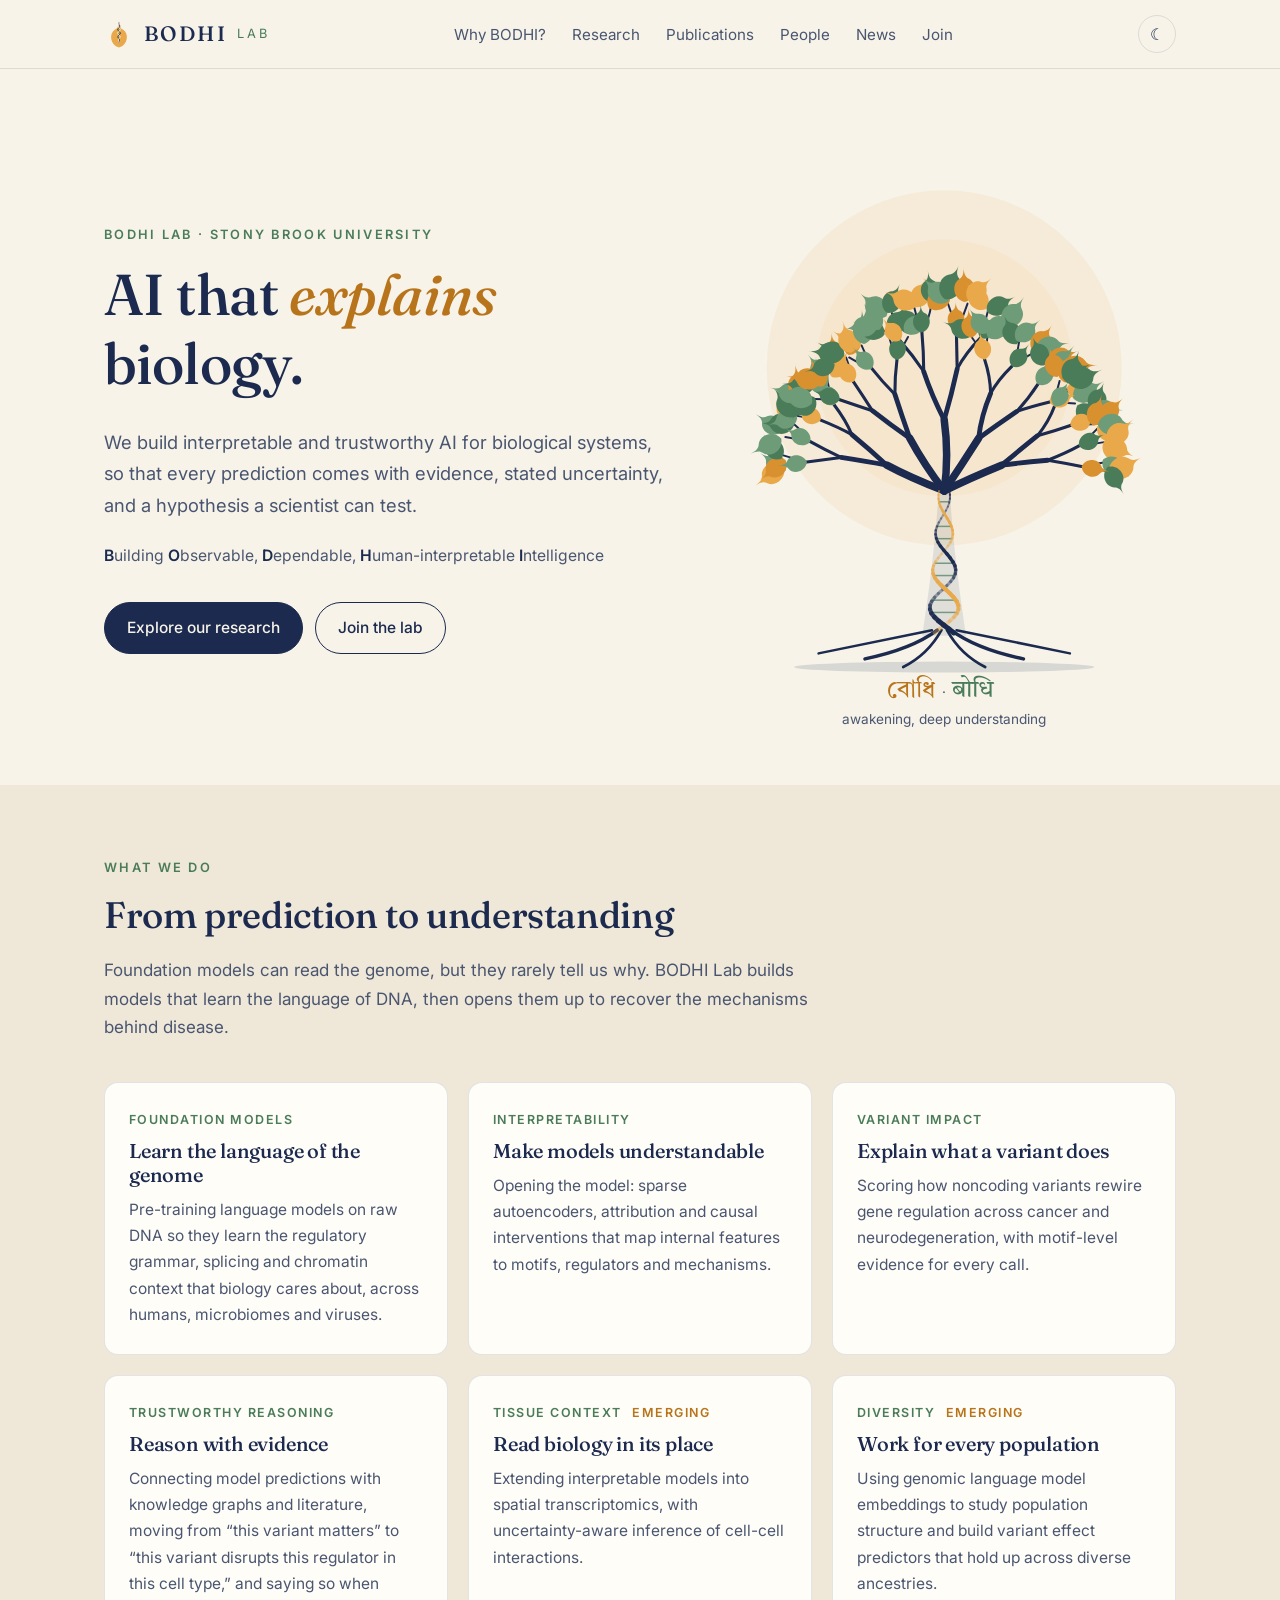
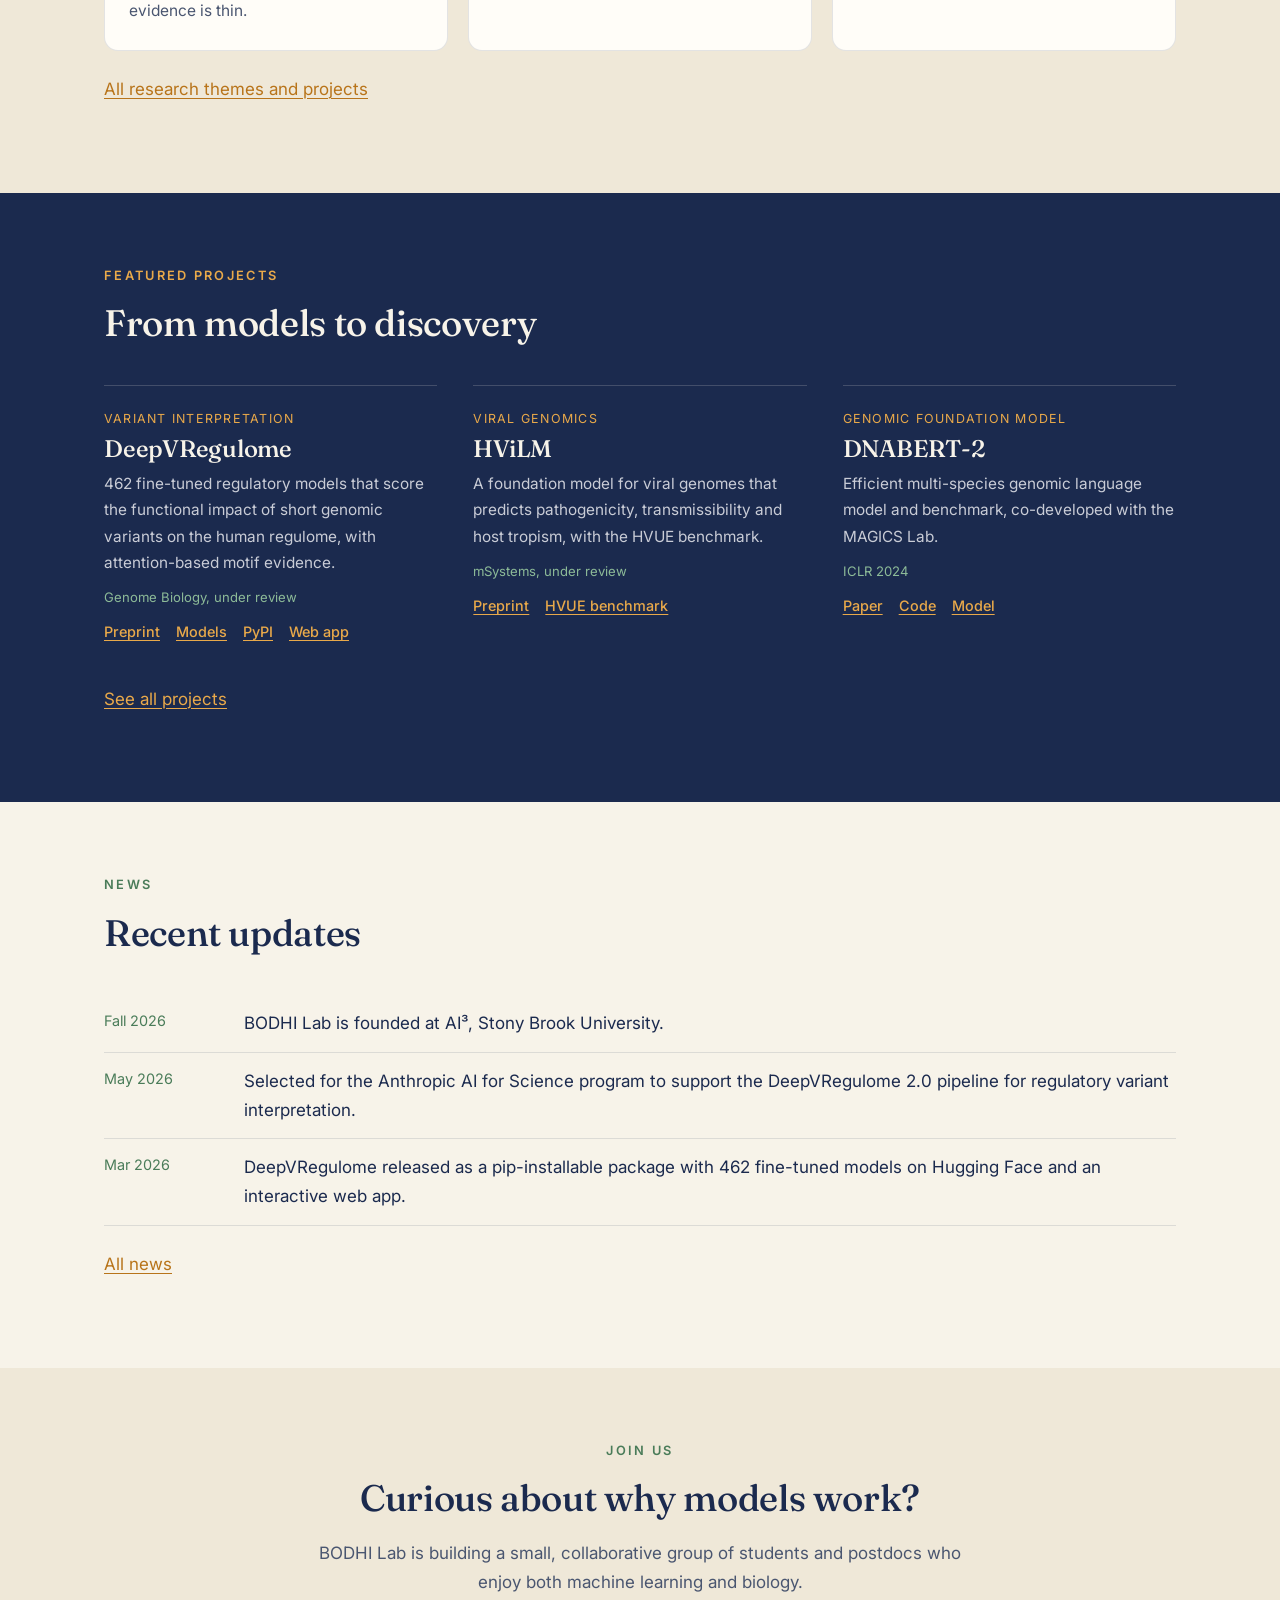
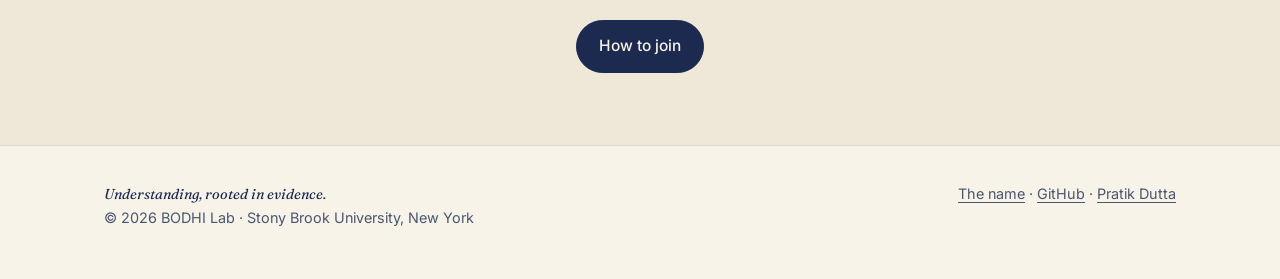
==== index.html @ 78ae3a29 "bodhi lab" ====
<!doctype html>
<html lang="en">
<head>
  <meta charset="utf-8">
  <meta name="viewport" content="width=device-width, initial-scale=1">
  <title>BODHI Lab · Interpretable and Trustworthy AI for Biomedicine</title>
  <meta name="description" content="BODHI Lab at Stony Brook University builds interpretable, trustworthy AI for biological systems, from genomic foundation models to evidence-based reasoning about disease.">
  <meta name="theme-color" content="#F7F3E9" media="(prefers-color-scheme: light)">
  <meta name="theme-color" content="#1B2A4E" media="(prefers-color-scheme: dark)">
  <meta property="og:title" content="BODHI Lab · Interpretable and Trustworthy AI for Biomedicine">
  <meta property="og:description" content="Interpretable and trustworthy AI for biomedicine.">
  <meta property="og:image" content="assets/img/logo-light.svg">
  <link rel="canonical" href="https://bodhiilab.github.io/">
  <meta property="og:url" content="https://bodhiilab.github.io/">
  <link rel="icon" href="assets/img/favicon.svg" type="image/svg+xml">
  <link rel="preconnect" href="https://fonts.googleapis.com">
  <link rel="preconnect" href="https://fonts.gstatic.com" crossorigin>
  <link href="https://fonts.googleapis.com/css2?family=Fraunces:ital,opsz,wght@0,9..144,400;0,9..144,500;1,9..144,400&family=Inter:wght@400;500;600&family=Tiro+Devanagari+Sanskrit&family=Tiro+Bangla&display=swap" rel="stylesheet">
  <link rel="stylesheet" href="assets/css/style.css">
  <script>
    try { var t = localStorage.getItem('bodhi-theme'); if (t) document.documentElement.setAttribute('data-theme', t); } catch (e) {}
  </script>
</head>
<body>
<a class="skip-link" href="#main">Skip to content</a>

<header class="site-header">
  <nav class="wrap nav" aria-label="Main">
    <a class="brand" href="index.html" aria-label="BODHI Lab home">
      <img src="assets/img/favicon.svg" alt="">
      <b>BODHI</b><span>LAB</span>
    </a>
    <ul class="nav-links" id="nav-links">
      <li><a href="name.html">Why BODHI?</a></li>
      <li><a href="research.html">Research</a></li>
      <li><a href="publications.html">Publications</a></li>
      <li><a href="people.html">People</a></li>
      <li><a href="news.html">News</a></li>
      <li><a href="join.html">Join</a></li>
    </ul>
    <div class="nav-tools">
      <button class="icon-btn" id="theme-btn" aria-label="Switch light or dark theme">&#9788;</button>
      <button class="icon-btn menu-btn" id="menu-btn" aria-label="Open menu" aria-expanded="false">&#9776;</button>
    </div>
  </nav>
</header>

<main id="main">
  <section class="hero">
    <div class="wrap hero-grid">
      <div>
        <div class="eyebrow">BODHI Lab · Stony Brook University</div>
        <h1>AI that <em>explains</em> biology.</h1>
        <p class="lede">We build interpretable and trustworthy AI for biological systems, so that every prediction comes with evidence, stated uncertainty, and a hypothesis a scientist can test.</p>
        <p class="acronym"><b>B</b>uilding <b>O</b>bservable, <b>D</b>ependable, <b>H</b>uman-interpretable <b>I</b>ntelligence</p>
        <div class="cta">
          <a class="btn primary" href="research.html">Explore our research</a>
          <a class="btn" href="join.html">Join the lab</a>
        </div>
      </div>
      <div class="tree-box">
        <noscript><img src="assets/img/logo-light.svg" alt="Bodhi tree whose trunk is a DNA double helix"></noscript>
        <svg id="bodhi-tree" role="img" aria-label="Bodhi tree whose trunk is a revolving DNA double helix."></svg>
        <p class="tree-caption"><span class="glyph-line"><span class="bn glyph">বোধি</span> · <span class="deva glyph green">बोधि</span></span>awakening, deep understanding</p>
      </div>
    </div>
  </section>

  <section class="alt">
    <div class="wrap">
      <div class="section-head reveal">
        <div class="eyebrow">What we do</div>
        <h2>From prediction to understanding</h2>
        <p>Foundation models can read the genome, but they rarely tell us why. BODHI Lab builds models that learn the language of DNA, then opens them up to recover the mechanisms behind disease.</p>
      </div>
      <div class="cards three" id="themes" data-compact="true"></div>
      <p class="more reveal"><a href="research.html">All research themes and projects</a></p>
    </div>
  </section>

  <section class="band">
    <div class="wrap">
      <div class="section-head reveal">
        <div class="eyebrow">Featured projects</div>
        <h2>From models to discovery</h2>
      </div>
      <div class="projects" id="projects-grid" data-limit="3"></div>
      <p class="more reveal"><a class="on-band" href="research.html#projects">See all projects</a></p>
    </div>
  </section>

  <section>
    <div class="wrap">
      <div class="section-head reveal">
        <div class="eyebrow">News</div>
        <h2>Recent updates</h2>
      </div>
      <ul class="news reveal" id="news-list" data-limit="3"></ul>
      <p class="more"><a href="news.html">All news</a></p>
    </div>
  </section>

  <section class="join alt">
    <div class="wrap reveal">
      <div class="eyebrow">Join us</div>
      <h2>Curious about why models work?</h2>
      <p>BODHI Lab is building a small, collaborative group of students and postdocs who enjoy both machine learning and biology.</p>
      <a class="btn primary" href="join.html">How to join</a>
    </div>
  </section>

</main>

<footer>
  <div class="wrap foot">
    <div><span class="motto">Understanding, rooted in evidence.</span><br>&copy; <span id="year"></span> BODHI Lab · Stony Brook University, New York</div>
    <div><a href="name.html">The name</a> · <a href="https://github.com/BodhiiLab">GitHub</a> · <a href="https://duttaprat.github.io/">Pratik Dutta</a></div>
  </div>
</footer>

<script src="assets/js/bodhi-tree.js"></script>
<script src="assets/js/main.js"></script>
</body>
</html>
---- assets/css/style.css ----
/* BODHI Lab: Bodhi Dawn palette */
:root {
  --indigo: #1B2A4E;
  --saffron: #E9A94A;
  --green: #4A7C59;
  --cream: #F7F3E9;

  --bg: var(--cream);
  --bg-soft: #EFE8D8;
  --card: #FFFDF8;
  --text: var(--indigo);
  --text-soft: #4A5670;
  --accent: #B8741A;          /* saffron darkened for readable links on cream */
  --accent-fill: var(--saffron);
  --leaf: var(--green);
  --line: rgba(27, 42, 78, 0.12);

  --serif: "Fraunces", Georgia, "Times New Roman", serif;
  --sans: "Inter", system-ui, -apple-system, "Segoe UI", sans-serif;
  --deva: "Tiro Devanagari Sanskrit", "Noto Serif Devanagari", serif;
  --max: 1120px;
  --radius: 14px;
}
:root[data-theme="dark"] {
  --bg: var(--indigo);
  --bg-soft: #22335C;
  --card: #213158;
  --text: var(--cream);
  --text-soft: #C9CCD6;
  --accent: var(--saffron);
  --leaf: #8DBB98;
  --line: rgba(247, 243, 233, 0.14);
}
@media (prefers-color-scheme: dark) {
  :root:not([data-theme="light"]) {
    --bg: var(--indigo);
    --bg-soft: #22335C;
    --card: #213158;
    --text: var(--cream);
    --text-soft: #C9CCD6;
    --accent: var(--saffron);
    --leaf: #8DBB98;
    --line: rgba(247, 243, 233, 0.14);
  }
}

* { box-sizing: border-box; }
html { scroll-behavior: smooth; }
body {
  margin: 0; background: var(--bg); color: var(--text);
  font-family: var(--sans); font-size: 17px; line-height: 1.7;
  -webkit-font-smoothing: antialiased;
}
img, svg { max-width: 100%; }
a { color: var(--accent); text-decoration-thickness: 1px; text-underline-offset: 3px; }
a:hover { color: var(--text); }
h1, h2, h3 { font-family: var(--serif); font-weight: 500; line-height: 1.2; margin: 0 0 0.5em; letter-spacing: -0.01em; }
h1 { font-size: clamp(2.2rem, 5vw, 3.6rem); }
h2 { font-size: clamp(1.7rem, 3vw, 2.3rem); }
h3 { font-size: 1.25rem; }
p { margin: 0 0 1em; }
.wrap { max-width: var(--max); margin: 0 auto; padding: 0 24px; }
.deva { font-family: var(--deva); }
.eyebrow { font-size: 0.8rem; letter-spacing: 0.18em; text-transform: uppercase; color: var(--leaf); font-weight: 600; margin-bottom: 0.9rem; }

/* Header */
.site-header {
  position: sticky; top: 0; z-index: 10;
  background: color-mix(in srgb, var(--bg) 88%, transparent);
  backdrop-filter: blur(8px); border-bottom: 1px solid var(--line);
}
.nav { display: flex; align-items: center; justify-content: space-between; height: 68px; gap: 16px; }
.brand { display: flex; align-items: center; gap: 10px; text-decoration: none; color: var(--text); }
.brand img { width: 30px; height: 30px; }
.brand b { font-family: var(--serif); font-weight: 500; font-size: 1.3rem; letter-spacing: 0.12em; }
.brand span { font-size: 0.8rem; letter-spacing: 0.2em; color: var(--leaf); }
.nav-links { display: flex; gap: 26px; list-style: none; margin: 0; padding: 0; }
.nav-links a { color: var(--text-soft); text-decoration: none; font-size: 0.95rem; }
.nav-links a:hover { color: var(--text); }
.nav-tools { display: flex; align-items: center; gap: 8px; }
.icon-btn {
  width: 38px; height: 38px; border-radius: 50%; border: 1px solid var(--line);
  background: transparent; color: var(--text); cursor: pointer; font-size: 1rem;
  display: inline-flex; align-items: center; justify-content: center;
}
.menu-btn { display: none; }

/* Hero */
.hero { padding: 64px 0 40px; overflow: hidden; }
.hero-grid { display: grid; grid-template-columns: 1.1fr 0.9fr; align-items: center; gap: 40px; }
.hero h1 em { font-style: italic; color: var(--accent); }
.hero .lede { font-size: 1.15rem; color: var(--text-soft); max-width: 34em; }
.acronym { margin: 1.4rem 0 2rem; font-size: 0.98rem; color: var(--text-soft); }
.acronym b { color: var(--text); font-weight: 600; }
.cta { display: flex; flex-wrap: wrap; gap: 12px; }
.btn {
  display: inline-block; padding: 12px 22px; border-radius: 999px; text-decoration: none;
  font-weight: 500; font-size: 0.97rem; border: 1px solid var(--text); color: var(--text);
}
.btn.primary { background: var(--indigo); color: var(--cream); border-color: var(--indigo); }
:root[data-theme="dark"] .btn.primary { background: var(--saffron); color: var(--indigo); border-color: var(--saffron); }
@media (prefers-color-scheme: dark) { :root:not([data-theme="light"]) .btn.primary { background: var(--saffron); color: var(--indigo); border-color: var(--saffron); } }
.btn:hover { transform: translateY(-1px); }
.tree-box { position: relative; }
.tree-box svg { width: 100%; height: auto; display: block; }
.tree-caption { text-align: center; font-size: 0.85rem; color: var(--text-soft); margin-top: -6px; }
.tree-caption .deva { font-size: 1.05rem; color: var(--accent); margin-right: 6px; }

/* Sections */
section { padding: 72px 0; }
.section-head { max-width: 44em; margin-bottom: 40px; }
.section-head p { color: var(--text-soft); }
.alt { background: var(--bg-soft); }

.cards { display: grid; grid-template-columns: repeat(auto-fit, minmax(240px, 1fr)); gap: 20px; }
.card {
  background: var(--card); border: 1px solid var(--line); border-radius: var(--radius);
  padding: 26px 24px;
}
.card .num { font-family: var(--serif); color: var(--accent); font-size: 0.95rem; letter-spacing: 0.1em; }
.card p { color: var(--text-soft); font-size: 0.97rem; margin: 0; }
.card .tags { margin-top: 14px; display: flex; flex-wrap: wrap; gap: 6px; }
.tag { font-size: 0.75rem; padding: 3px 10px; border-radius: 999px; background: var(--bg-soft); color: var(--leaf); border: 1px solid var(--line); }

/* Name story */
.story { display: grid; grid-template-columns: 0.8fr 1.2fr; gap: 48px; align-items: start; }
.story-glyph { font-family: var(--deva); font-size: clamp(4rem, 10vw, 7rem); line-height: 1; color: var(--accent); }
.story-glyph small { display: block; font-family: var(--serif); font-size: 1rem; color: var(--text-soft); margin-top: 12px; font-style: italic; }
.palette { display: flex; gap: 10px; margin-top: 22px; flex-wrap: wrap; }
.swatch { display: flex; align-items: center; gap: 8px; font-size: 0.82rem; color: var(--text-soft); }
.swatch i { width: 18px; height: 18px; border-radius: 50%; border: 1px solid var(--line); display: inline-block; }

/* Outputs list */
.outputs { list-style: none; margin: 0; padding: 0; border-top: 1px solid var(--line); }
.outputs li { display: grid; grid-template-columns: 170px 1fr auto; gap: 20px; padding: 18px 0; border-bottom: 1px solid var(--line); align-items: baseline; }
.outputs .name { font-family: var(--serif); font-size: 1.15rem; }
.outputs .desc { color: var(--text-soft); font-size: 0.97rem; }
.outputs .venue { font-size: 0.82rem; color: var(--leaf); white-space: nowrap; }

/* People */
.people { display: grid; grid-template-columns: repeat(auto-fit, minmax(260px, 1fr)); gap: 20px; }
.person { display: flex; gap: 18px; align-items: center; }
.avatar {
  width: 72px; height: 72px; border-radius: 50%; flex: none;
  background: var(--indigo); color: var(--saffron); display: flex; align-items: center; justify-content: center;
  font-family: var(--serif); font-size: 1.5rem;
}
.person.open .avatar { background: transparent; border: 1.5px dashed var(--accent); color: var(--accent); }
.person h3 { margin: 0; }
.person p { margin: 2px 0 0; font-size: 0.93rem; color: var(--text-soft); }

/* News */
.news { list-style: none; padding: 0; margin: 0; }
.news li { display: grid; grid-template-columns: 120px 1fr; gap: 20px; padding: 14px 0; border-bottom: 1px solid var(--line); }
.news time { color: var(--leaf); font-size: 0.9rem; }

/* Join */
.join { text-align: center; }
.join p { max-width: 38em; margin: 0 auto 1.4em; color: var(--text-soft); }

/* Footer */
footer { border-top: 1px solid var(--line); padding: 36px 0 48px; font-size: 0.9rem; color: var(--text-soft); }
.foot { display: flex; justify-content: space-between; flex-wrap: wrap; gap: 16px; }
footer a { color: var(--text-soft); }

/* Motion */
.reveal { opacity: 0; transform: translateY(14px); transition: opacity 0.7s ease, transform 0.7s ease; }
.reveal.in { opacity: 1; transform: none; }
@media (prefers-reduced-motion: reduce) { .reveal { opacity: 1; transform: none; transition: none; } html { scroll-behavior: auto; } }

/* Responsive */
@media (max-width: 860px) {
  .hero-grid, .story { grid-template-columns: 1fr; }
  .tree-box { max-width: 380px; margin: 0 auto; order: -1; }
  .hero { padding-top: 32px; }
  .outputs li { grid-template-columns: 1fr; gap: 4px; }
  .news li { grid-template-columns: 1fr; gap: 2px; }
  .menu-btn { display: inline-flex; }
  .nav-links {
    display: none; position: absolute; top: 68px; left: 0; right: 0; flex-direction: column; gap: 0;
    background: var(--bg); border-bottom: 1px solid var(--line); padding: 8px 24px 16px;
  }
  .nav-links.open { display: flex; }
  .nav-links a { display: block; padding: 10px 0; }
}

/* Glyphs: single saffron colour (darker saffron on cream for contrast) */
.bn { font-family: "Tiro Bangla", "Noto Serif Bengali", serif; }
.glyph.green { color: var(--leaf); }
.glyph { color: var(--accent); display: inline-block; padding: 0.12em 0.1em; line-height: 1.3; }
.tree-caption .glyph { font-size: 1.5rem; }
.tree-caption .glyph-line { display: block; margin-bottom: -2px; }

/* Name page */
.name-hero { padding: 72px 0 24px; text-align: center; }
.glyphs { display: flex; justify-content: center; align-items: baseline; gap: 28px; flex-wrap: wrap; line-height: 1.25; }
.glyphs .deva, .glyphs .bn { font-size: clamp(4rem, 12vw, 7.5rem); }
.glyphs .sep { font-size: 2rem; color: var(--text-soft); }
.name-hero .gloss { font-family: var(--serif); font-style: italic; color: var(--text-soft); margin-top: 8px; }
.prose { max-width: 42em; margin: 0 auto; }
.prose h2 { margin-top: 0.4em; }
.prose p { color: var(--text-soft); }
.prose p b, .prose p em { color: var(--text); }
.layer { display: grid; grid-template-columns: 56px 1fr; gap: 18px; padding: 26px 0; border-bottom: 1px solid var(--line); }
.layer:last-child { border-bottom: 0; }
.layer .n { font-family: var(--serif); font-size: 2rem; color: var(--accent); line-height: 1; }
.layer h3 { margin-bottom: 0.3em; }
.mark-row { display: grid; grid-template-columns: 260px 1fr; gap: 32px; align-items: center; }
@media (max-width: 860px) { .mark-row { grid-template-columns: 1fr; } .mark-row svg { max-width: 260px; margin: 0 auto; display: block; } }

/* ===== Merge additions: projects, publications, PI card, tree controls ===== */
.skip-link { position: absolute; left: -999px; top: 8px; z-index: 50; background: var(--indigo); color: var(--cream); padding: 8px 14px; border-radius: 8px; }
.skip-link:focus { left: 12px; }
section[id] { scroll-margin-top: 72px; }

.cards.three { grid-template-columns: repeat(auto-fit, minmax(300px, 1fr)); }
.card .label { font-size: 0.78rem; letter-spacing: 0.12em; text-transform: uppercase; color: var(--leaf); font-weight: 600; margin-bottom: 8px; }
.card .emerging { color: var(--accent); margin-left: 6px; }

/* Indigo band for projects (works in both themes) */
.band { background: #1B2A4E; color: #F7F3E9; }
:root[data-theme="dark"] .band { background: #14203D; }
@media (prefers-color-scheme: dark) { :root:not([data-theme="light"]) .band { background: #14203D; } }
.band .eyebrow { color: #E9A94A; }
.band .section-head p { color: #C9CCD6; }
.projects { display: grid; grid-template-columns: repeat(auto-fit, minmax(300px, 1fr)); gap: 0 36px; }
.project { border-top: 1px solid rgba(247, 243, 233, 0.18); padding: 22px 0 28px; }
.project .kind { font-size: 0.78rem; letter-spacing: 0.1em; text-transform: uppercase; color: #E9A94A; margin-bottom: 6px; }
.project h3 { font-size: 1.5rem; color: #F7F3E9; margin-bottom: 0.3em; }
.project p { color: #C9CCD6; font-size: 0.96rem; margin-bottom: 10px; }
.project .status { font-size: 0.82rem; color: #8DBB98; }
.plinks { display: flex; flex-wrap: wrap; gap: 6px 16px; margin-top: 12px; }
.plinks a { font-size: 0.9rem; font-weight: 500; }
.band .plinks a { color: #E9A94A; }
.band .plinks a:hover { color: #F7F3E9; }

/* Publications */
.pubs { list-style: none; margin: 0; padding: 0; border-top: 1px solid var(--line); }
.pubs li { display: grid; grid-template-columns: 170px 1fr auto; gap: 24px; padding: 22px 0; border-bottom: 1px solid var(--line); align-items: start; }
.pmeta { display: flex; flex-direction: column; gap: 2px; font-size: 0.85rem; color: var(--text-soft); }
.pyear { font-family: var(--serif); font-size: 1.5rem; color: var(--accent); line-height: 1.1; }
.pstatus { color: var(--leaf); font-size: 0.8rem; }
.pubs h3 { font-size: 1.12rem; margin-bottom: 0.35em; }
.pubs h3 a { color: var(--text); text-decoration: none; }
.pubs h3 a:hover { color: var(--accent); }
.pubs p { margin: 0; font-size: 0.92rem; color: var(--text-soft); }
.pubs p b { color: var(--text); font-weight: 600; }
.pread { font-size: 0.88rem; font-weight: 500; white-space: nowrap; }
.more { margin-top: 24px; }

/* PI card */
.people { grid-template-columns: 1fr; }
.pi { display: grid; grid-template-columns: 220px 1fr; gap: 32px; align-items: start; }
.pi img { width: 100%; height: auto; border-radius: 12px; display: block; aspect-ratio: 4 / 5; object-fit: cover; }
.pi .role { color: var(--text-soft); font-size: 0.95rem; }
.pi p { color: var(--text-soft); }
.person.open { max-width: 520px; text-decoration: none; color: inherit; }

/* Tree controls */
.tree-controls { display: flex; justify-content: center; gap: 8px; margin: 2px 0 6px; }
.chip { font: inherit; font-size: 0.85rem; padding: 6px 16px; border-radius: 999px; border: 1px solid var(--line); background: var(--card); color: var(--text); cursor: pointer; }
.chip:hover { border-color: var(--accent); color: var(--accent); }
.chip:focus-visible, .btn:focus-visible, .icon-btn:focus-visible { outline: 2px solid var(--accent); outline-offset: 2px; }

.motto { font-family: var(--serif); font-style: italic; color: var(--text); }
.join .email a { font-size: 1.05rem; }

@media (max-width: 860px) {
  .pubs li { grid-template-columns: 1fr; gap: 6px; }
  .pmeta { flex-direction: row; flex-wrap: wrap; gap: 4px 12px; align-items: baseline; }
  .pi { grid-template-columns: 1fr; }
  .pi img { max-width: 260px; }
}

/* ===== Multi-page ===== */
.page-head { padding: 64px 0 8px; }
.page-head .lede { font-size: 1.12rem; color: var(--text-soft); max-width: 42em; }
section.tight { padding-top: 32px; }
.nav-links a[aria-current="page"] { color: var(--text); text-decoration: underline; text-decoration-color: var(--accent); text-decoration-thickness: 2px; text-underline-offset: 8px; }
.band a.on-band { color: #E9A94A; }
.band .more { margin-top: 12px; }
.join-cta { text-align: center; margin-top: 40px; }
.join-cta p { color: var(--text-soft); }

/* ===== Name page: three roots, maps, motto ===== */
.name-hero .eyebrow, .name-hero .gloss { color: var(--text); }
.roots { display: grid; grid-template-columns: repeat(3, minmax(0, 1fr)); gap: 24px; }
.root-card { background: var(--card); border: 1px solid var(--line); border-radius: var(--radius); padding: 22px 24px 26px; }
.root-card figure { margin: 0 0 14px; background: var(--bg-soft); border-radius: 10px; padding: 12px 12px 6px; }
.root-card figcaption { text-align: center; font-size: 0.78rem; letter-spacing: 0.12em; text-transform: uppercase; color: var(--text-soft); margin-top: 2px; }
.root-card .label { font-size: 0.78rem; letter-spacing: 0.12em; text-transform: uppercase; color: var(--leaf); font-weight: 600; margin-bottom: 6px; }
.root-card p { color: var(--text-soft); font-size: 0.96rem; }
.root-card p b, .root-card p em { color: var(--text); }
svg.map { width: 100%; height: auto; display: block; }
.map-hi-saffron { fill: #E9A94A; fill-opacity: 0.85; stroke: #B8741A; stroke-width: 1; }
.map-hi-green { fill: #4A7C59; fill-opacity: 0.8; stroke: #35603F; stroke-width: 1; }
.map-dot { fill: var(--text); }
.map-label { font: 500 14px var(--sans); fill: var(--text); stroke: var(--bg-soft); stroke-width: 3px; paint-order: stroke; }
.sci-a { fill: none; stroke: #1B2A4E; stroke-width: 2.4; stroke-linecap: round; }
.sci-b { fill: none; stroke: #E9A94A; stroke-width: 2.4; stroke-linecap: round; }
.sci-rung { stroke: #4A7C59; stroke-width: 1.2; opacity: 0.8; }
.sci-edge { stroke: var(--text-soft); stroke-width: 0.7; opacity: 0.35; }
.sci-hot { fill: none; stroke: #E9A94A; stroke-width: 2.6; stroke-linecap: round; stroke-linejoin: round; }
.sci-node { fill: var(--card); stroke: var(--text-soft); stroke-width: 1.2; }
.sci-node-hot { fill: #E9A94A; stroke: #B8741A; stroke-width: 1.2; }
.sci-leaf { fill: #4A7C59; }
.sci-vein { stroke: #F7F3E9; stroke-width: 1.2; opacity: 0.8; }
:root[data-theme="dark"] .sci-a { stroke: #F7F3E9; }
@media (prefers-color-scheme: dark) { :root:not([data-theme="light"]) .sci-a { stroke: #F7F3E9; } }

.motto-sec { padding: 56px 0 72px; text-align: center; border-top: 1px solid var(--line); }
.motto-sec blockquote { margin: 0 auto; max-width: 40em; }
.motto-sec .sk { font-size: clamp(1.6rem, 3.4vw, 2.3rem); color: var(--accent); margin: 0 0 6px; line-height: 1.4; }
.motto-sec .translit { font-family: var(--serif); font-style: italic; color: var(--text-soft); margin: 0 0 10px; }
.motto-sec .trans { font-family: var(--serif); font-size: 1.35rem; color: var(--text); margin: 0 0 12px; }
.motto-sec footer { font-size: 0.85rem; color: var(--leaf); border: 0; padding: 0; }
.motto-note { max-width: 38em; margin: 24px auto 0; color: var(--text-soft); }

@media (max-width: 960px) { .roots { grid-template-columns: 1fr; max-width: 560px; margin: 0 auto; } }
.name-title { margin: 0 0 4px; }
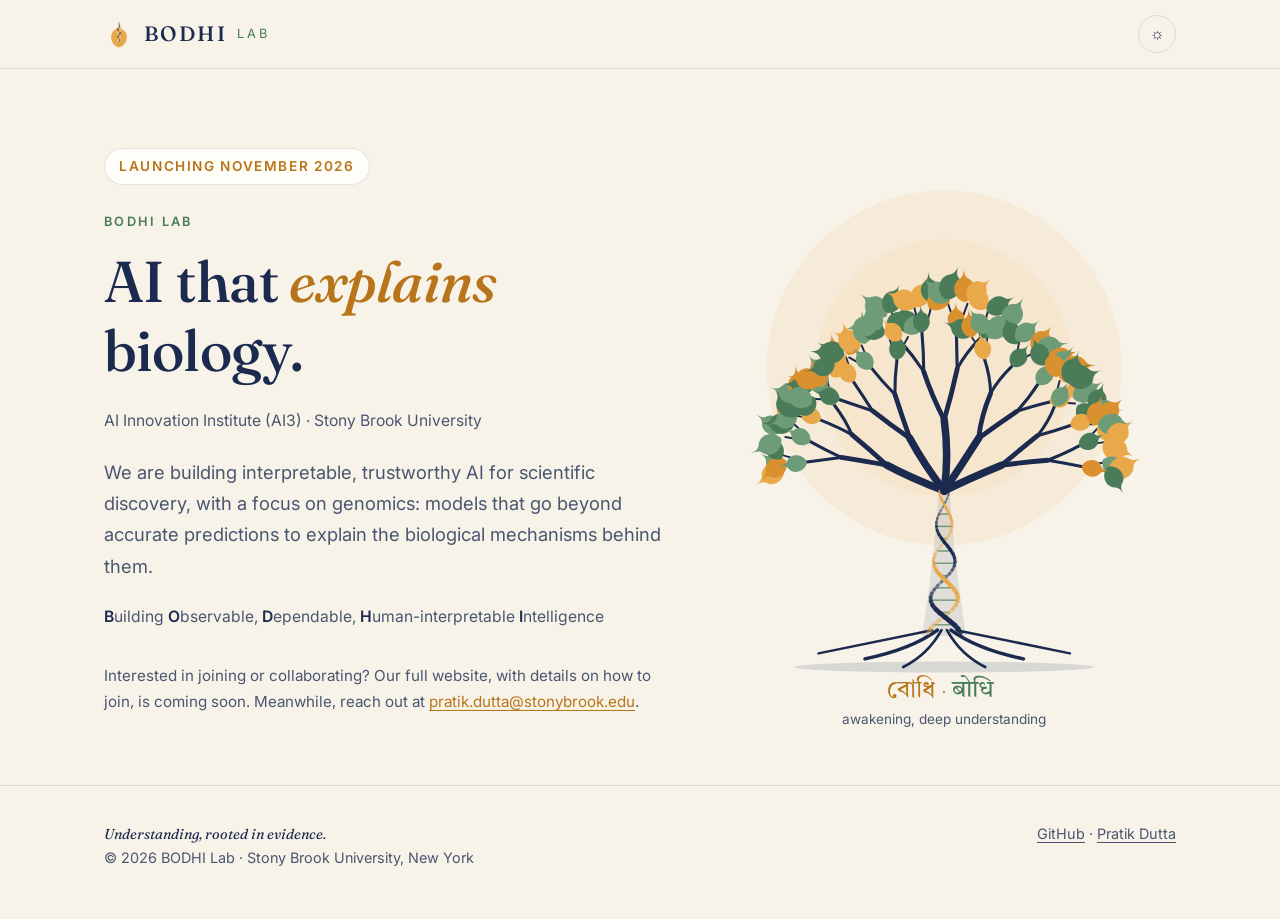
==== commit 9eca7452: "temporary" ====
--- a/index.html
+++ b/index.html
@@ -3,15 +3,14 @@
 <head>
   <meta charset="utf-8">
   <meta name="viewport" content="width=device-width, initial-scale=1">
-  <title>BODHI Lab · Interpretable and Trustworthy AI for Biomedicine</title>
-  <meta name="description" content="BODHI Lab at Stony Brook University builds interpretable, trustworthy AI for biological systems, from genomic foundation models to evidence-based reasoning about disease.">
+  <title>BODHI Lab · Launching November 2026</title>
+  <meta name="description" content="BODHI Lab at the AI Innovation Institute (AI3), Stony Brook University: interpretable, trustworthy AI for scientific discovery. Launching November 2026.">
   <meta name="theme-color" content="#F7F3E9" media="(prefers-color-scheme: light)">
   <meta name="theme-color" content="#1B2A4E" media="(prefers-color-scheme: dark)">
-  <meta property="og:title" content="BODHI Lab · Interpretable and Trustworthy AI for Biomedicine">
-  <meta property="og:description" content="Interpretable and trustworthy AI for biomedicine.">
+  <meta property="og:title" content="BODHI Lab · Launching November 2026">
+  <meta property="og:description" content="Interpretable, trustworthy AI for scientific discovery. AI Innovation Institute (AI3), Stony Brook University.">
   <meta property="og:image" content="assets/img/logo-light.svg">
   <link rel="canonical" href="https://bodhiilab.github.io/">
-  <meta property="og:url" content="https://bodhiilab.github.io/">
   <link rel="icon" href="assets/img/favicon.svg" type="image/svg+xml">
   <link rel="preconnect" href="https://fonts.googleapis.com">
   <link rel="preconnect" href="https://fonts.gstatic.com" crossorigin>
@@ -20,9 +19,18 @@
   <script>
     try { var t = localStorage.getItem('bodhi-theme'); if (t) document.documentElement.setAttribute('data-theme', t); } catch (e) {}
   </script>
+  <style>
+    .soon { min-height: calc(100vh - 68px - 120px); display: flex; align-items: center; }
+    .launch {
+      display: inline-block; margin: 0 0 1.6rem; padding: 6px 14px; border-radius: 999px;
+      border: 1px solid var(--line); background: var(--card);
+      font-size: 0.85rem; letter-spacing: 0.12em; text-transform: uppercase; color: var(--accent); font-weight: 600;
+    }
+    .affil { font-size: 0.98rem; color: var(--text-soft); margin: -0.4rem 0 1.4rem; }
+    .contact { margin-top: 1.6rem; font-size: 0.95rem; color: var(--text-soft); }
+  </style>
 </head>
 <body>
-<a class="skip-link" href="#main">Skip to content</a>
 
 <header class="site-header">
   <nav class="wrap nav" aria-label="Main">
@@ -30,33 +38,23 @@
       <img src="assets/img/favicon.svg" alt="">
       <b>BODHI</b><span>LAB</span>
     </a>
-    <ul class="nav-links" id="nav-links">
-      <li><a href="name.html">Why BODHI?</a></li>
-      <li><a href="research.html">Research</a></li>
-      <li><a href="publications.html">Publications</a></li>
-      <li><a href="people.html">People</a></li>
-      <li><a href="news.html">News</a></li>
-      <li><a href="join.html">Join</a></li>
-    </ul>
     <div class="nav-tools">
       <button class="icon-btn" id="theme-btn" aria-label="Switch light or dark theme">&#9788;</button>
-      <button class="icon-btn menu-btn" id="menu-btn" aria-label="Open menu" aria-expanded="false">&#9776;</button>
     </div>
   </nav>
 </header>
 
-<main id="main">
-  <section class="hero">
+<main id="main" class="soon">
+  <section class="hero" style="width:100%">
     <div class="wrap hero-grid">
       <div>
-        <div class="eyebrow">BODHI Lab · Stony Brook University</div>
+        <div class="launch">Launching November 2026</div>
+        <div class="eyebrow">BODHI Lab</div>
         <h1>AI that <em>explains</em> biology.</h1>
-        <p class="lede">We build interpretable and trustworthy AI for biological systems, so that every prediction comes with evidence, stated uncertainty, and a hypothesis a scientist can test.</p>
+        <p class="affil">AI Innovation Institute (AI3) · Stony Brook University</p>
+        <p class="lede">We are building interpretable, trustworthy AI for scientific discovery, with a focus on genomics: models that go beyond accurate predictions to explain the biological mechanisms behind them.</p>
         <p class="acronym"><b>B</b>uilding <b>O</b>bservable, <b>D</b>ependable, <b>H</b>uman-interpretable <b>I</b>ntelligence</p>
-        <div class="cta">
-          <a class="btn primary" href="research.html">Explore our research</a>
-          <a class="btn" href="join.html">Join the lab</a>
-        </div>
+        <p class="contact">Interested in joining or collaborating? Our full website, with details on how to join, is coming soon. Meanwhile, reach out at <a href="mailto:pratik.dutta@stonybrook.edu">pratik.dutta@stonybrook.edu</a>.</p>
       </div>
       <div class="tree-box">
         <noscript><img src="assets/img/logo-light.svg" alt="Bodhi tree whose trunk is a DNA double helix"></noscript>
@@ -65,60 +63,32 @@
       </div>
     </div>
   </section>
-
-  <section class="alt">
-    <div class="wrap">
-      <div class="section-head reveal">
-        <div class="eyebrow">What we do</div>
-        <h2>From prediction to understanding</h2>
-        <p>Foundation models can read the genome, but they rarely tell us why. BODHI Lab builds models that learn the language of DNA, then opens them up to recover the mechanisms behind disease.</p>
-      </div>
-      <div class="cards three" id="themes" data-compact="true"></div>
-      <p class="more reveal"><a href="research.html">All research themes and projects</a></p>
-    </div>
-  </section>
-
-  <section class="band">
-    <div class="wrap">
-      <div class="section-head reveal">
-        <div class="eyebrow">Featured projects</div>
-        <h2>From models to discovery</h2>
-      </div>
-      <div class="projects" id="projects-grid" data-limit="3"></div>
-      <p class="more reveal"><a class="on-band" href="research.html#projects">See all projects</a></p>
-    </div>
-  </section>
-
-  <section>
-    <div class="wrap">
-      <div class="section-head reveal">
-        <div class="eyebrow">News</div>
-        <h2>Recent updates</h2>
-      </div>
-      <ul class="news reveal" id="news-list" data-limit="3"></ul>
-      <p class="more"><a href="news.html">All news</a></p>
-    </div>
-  </section>
-
-  <section class="join alt">
-    <div class="wrap reveal">
-      <div class="eyebrow">Join us</div>
-      <h2>Curious about why models work?</h2>
-      <p>BODHI Lab is building a small, collaborative group of students and postdocs who enjoy both machine learning and biology.</p>
-      <a class="btn primary" href="join.html">How to join</a>
-    </div>
-  </section>
-
 </main>
 
 <footer>
   <div class="wrap foot">
-    <div><span class="motto">Understanding, rooted in evidence.</span><br>&copy; <span id="year"></span> BODHI Lab · Stony Brook University, New York</div>
-    <div><a href="name.html">The name</a> · <a href="https://github.com/BodhiiLab">GitHub</a> · <a href="https://duttaprat.github.io/">Pratik Dutta</a></div>
+    <div><span class="motto">Understanding, rooted in evidence.</span><br>&copy; 2026 BODHI Lab · Stony Brook University, New York</div>
+    <div><a href="https://github.com/BodhiiLab">GitHub</a> · <a href="https://duttaprat.github.io/">Pratik Dutta</a></div>
   </div>
 </footer>
 
 <script src="assets/js/bodhi-tree.js"></script>
-<script src="assets/js/main.js"></script>
+<script>
+  (function () {
+    var svg = document.getElementById('bodhi-tree');
+    if (svg && window.BodhiTree) window.BodhiTree.mount(svg);
+    var btn = document.getElementById('theme-btn');
+    if (!btn) return;
+    btn.addEventListener('click', function () {
+      var root = document.documentElement;
+      var cur = root.getAttribute('data-theme');
+      if (!cur) cur = window.matchMedia('(prefers-color-scheme: dark)').matches ? 'dark' : 'light';
+      var next = cur === 'dark' ? 'light' : 'dark';
+      root.setAttribute('data-theme', next);
+      try { localStorage.setItem('bodhi-theme', next); } catch (e) {}
+      window.dispatchEvent(new Event('bodhi-theme'));
+    });
+  })();
+</script>
 </body>
 </html>
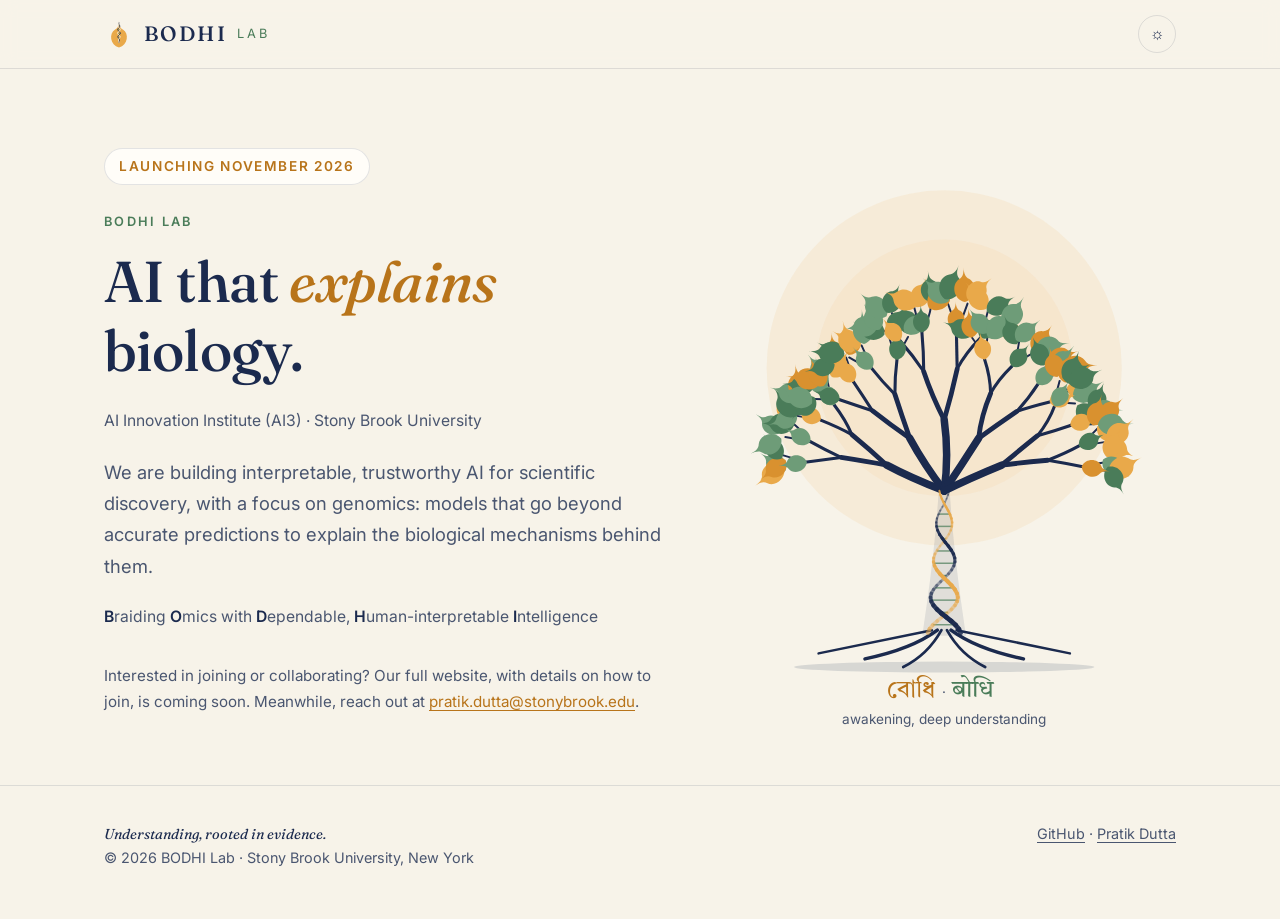
==== commit bf7dc00d: "name change" ====
--- a/index.html
+++ b/index.html
@@ -53,7 +53,7 @@
         <h1>AI that <em>explains</em> biology.</h1>
         <p class="affil">AI Innovation Institute (AI3) · Stony Brook University</p>
         <p class="lede">We are building interpretable, trustworthy AI for scientific discovery, with a focus on genomics: models that go beyond accurate predictions to explain the biological mechanisms behind them.</p>
-        <p class="acronym"><b>B</b>uilding <b>O</b>bservable, <b>D</b>ependable, <b>H</b>uman-interpretable <b>I</b>ntelligence</p>
+        <p class="acronym"><b>B</b>raiding <b>O</b>mics with <b>D</b>ependable, <b>H</b>uman-interpretable <b>I</b>ntelligence</p>
         <p class="contact">Interested in joining or collaborating? Our full website, with details on how to join, is coming soon. Meanwhile, reach out at <a href="mailto:pratik.dutta@stonybrook.edu">pratik.dutta@stonybrook.edu</a>.</p>
       </div>
       <div class="tree-box">
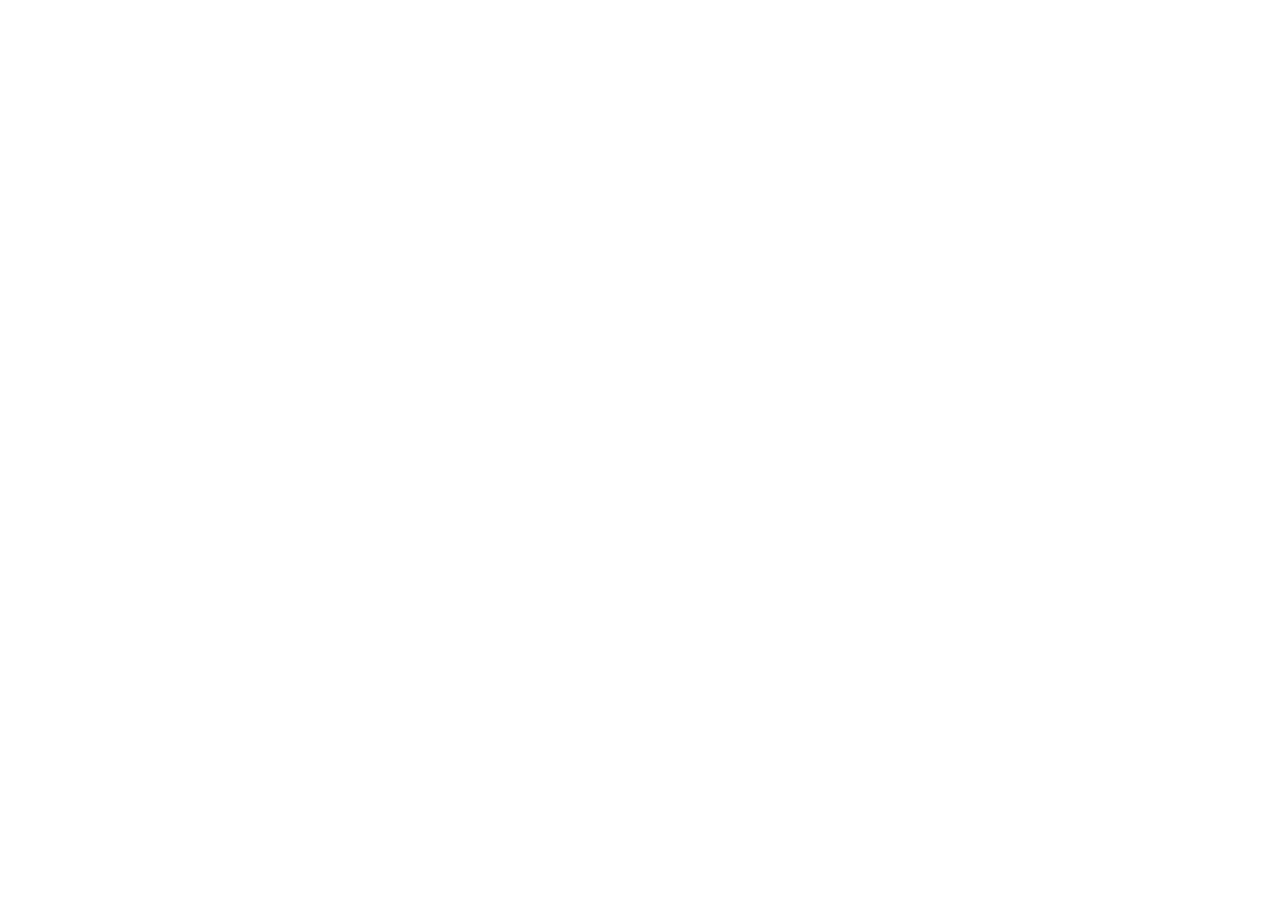
==== commit 102c1c06: "Initial commit" ====
--- a/index.html
+++ b/index.html
@@ -2,93 +2,17 @@
 <html lang="en">
 <head>
   <meta charset="utf-8">
-  <meta name="viewport" content="width=device-width, initial-scale=1">
-  <title>BODHI Lab · Launching November 2026</title>
-  <meta name="description" content="BODHI Lab at the AI Innovation Institute (AI3), Stony Brook University: interpretable, trustworthy AI for scientific discovery. Launching November 2026.">
-  <meta name="theme-color" content="#F7F3E9" media="(prefers-color-scheme: light)">
-  <meta name="theme-color" content="#1B2A4E" media="(prefers-color-scheme: dark)">
-  <meta property="og:title" content="BODHI Lab · Launching November 2026">
-  <meta property="og:description" content="Interpretable, trustworthy AI for scientific discovery. AI Innovation Institute (AI3), Stony Brook University.">
-  <meta property="og:image" content="assets/img/logo-light.svg">
-  <link rel="canonical" href="https://bodhiilab.github.io/">
-  <link rel="icon" href="assets/img/favicon.svg" type="image/svg+xml">
-  <link rel="preconnect" href="https://fonts.googleapis.com">
-  <link rel="preconnect" href="https://fonts.gstatic.com" crossorigin>
-  <link href="https://fonts.googleapis.com/css2?family=Fraunces:ital,opsz,wght@0,9..144,400;0,9..144,500;1,9..144,400&family=Inter:wght@400;500;600&family=Tiro+Devanagari+Sanskrit&family=Tiro+Bangla&display=swap" rel="stylesheet">
-  <link rel="stylesheet" href="assets/css/style.css">
+  <title>BODHI Lab has moved to bodhilab.org</title>
+  <meta name="robots" content="noindex">
+  <link rel="canonical" href="https://bodhilab.org/">
   <script>
-    try { var t = localStorage.getItem('bodhi-theme'); if (t) document.documentElement.setAttribute('data-theme', t); } catch (e) {}
+    /* Forward every old bodhiilab.github.io link to the same page on bodhilab.org */
+    location.replace("https://bodhilab.org" + location.pathname + location.search + location.hash);
   </script>
-  <style>
-    .soon { min-height: calc(100vh - 68px - 120px); display: flex; align-items: center; }
-    .launch {
-      display: inline-block; margin: 0 0 1.6rem; padding: 6px 14px; border-radius: 999px;
-      border: 1px solid var(--line); background: var(--card);
-      font-size: 0.85rem; letter-spacing: 0.12em; text-transform: uppercase; color: var(--accent); font-weight: 600;
-    }
-    .affil { font-size: 0.98rem; color: var(--text-soft); margin: -0.4rem 0 1.4rem; }
-    .contact { margin-top: 1.6rem; font-size: 0.95rem; color: var(--text-soft); }
-  </style>
+  <meta http-equiv="refresh" content="0; url=https://bodhilab.org/">
+  <style>body{font-family:system-ui,sans-serif;background:#F7F9FB;color:#0B1F3A;display:flex;min-height:100vh;align-items:center;justify-content:center;margin:0;text-align:center}a{color:#0E6E85}</style>
 </head>
 <body>
-
-<header class="site-header">
-  <nav class="wrap nav" aria-label="Main">
-    <a class="brand" href="index.html" aria-label="BODHI Lab home">
-      <img src="assets/img/favicon.svg" alt="">
-      <b>BODHI</b><span>LAB</span>
-    </a>
-    <div class="nav-tools">
-      <button class="icon-btn" id="theme-btn" aria-label="Switch light or dark theme">&#9788;</button>
-    </div>
-  </nav>
-</header>
-
-<main id="main" class="soon">
-  <section class="hero" style="width:100%">
-    <div class="wrap hero-grid">
-      <div>
-        <div class="launch">Launching November 2026</div>
-        <div class="eyebrow">BODHI Lab</div>
-        <h1>AI that <em>explains</em> biology.</h1>
-        <p class="affil">AI Innovation Institute (AI3) · Stony Brook University</p>
-        <p class="lede">We are building interpretable, trustworthy AI for scientific discovery, with a focus on genomics: models that go beyond accurate predictions to explain the biological mechanisms behind them.</p>
-        <p class="acronym"><b>B</b>raiding <b>O</b>mics with <b>D</b>ependable, <b>H</b>uman-interpretable <b>I</b>ntelligence</p>
-        <p class="contact">Interested in joining or collaborating? Our full website, with details on how to join, is coming soon. Meanwhile, reach out at <a href="mailto:pratik.dutta@stonybrook.edu">pratik.dutta@stonybrook.edu</a>.</p>
-      </div>
-      <div class="tree-box">
-        <noscript><img src="assets/img/logo-light.svg" alt="Bodhi tree whose trunk is a DNA double helix"></noscript>
-        <svg id="bodhi-tree" role="img" aria-label="Bodhi tree whose trunk is a revolving DNA double helix."></svg>
-        <p class="tree-caption"><span class="glyph-line"><span class="bn glyph">বোধি</span> · <span class="deva glyph green">बोधि</span></span>awakening, deep understanding</p>
-      </div>
-    </div>
-  </section>
-</main>
-
-<footer>
-  <div class="wrap foot">
-    <div><span class="motto">Understanding, rooted in evidence.</span><br>&copy; 2026 BODHI Lab · Stony Brook University, New York</div>
-    <div><a href="https://github.com/BodhiiLab">GitHub</a> · <a href="https://duttaprat.github.io/">Pratik Dutta</a></div>
-  </div>
-</footer>
-
-<script src="assets/js/bodhi-tree.js"></script>
-<script>
-  (function () {
-    var svg = document.getElementById('bodhi-tree');
-    if (svg && window.BodhiTree) window.BodhiTree.mount(svg);
-    var btn = document.getElementById('theme-btn');
-    if (!btn) return;
-    btn.addEventListener('click', function () {
-      var root = document.documentElement;
-      var cur = root.getAttribute('data-theme');
-      if (!cur) cur = window.matchMedia('(prefers-color-scheme: dark)').matches ? 'dark' : 'light';
-      var next = cur === 'dark' ? 'light' : 'dark';
-      root.setAttribute('data-theme', next);
-      try { localStorage.setItem('bodhi-theme', next); } catch (e) {}
-      window.dispatchEvent(new Event('bodhi-theme'));
-    });
-  })();
-</script>
+  <p>BODHI Lab has moved to <a href="https://bodhilab.org/">bodhilab.org</a>.</p>
 </body>
 </html>
